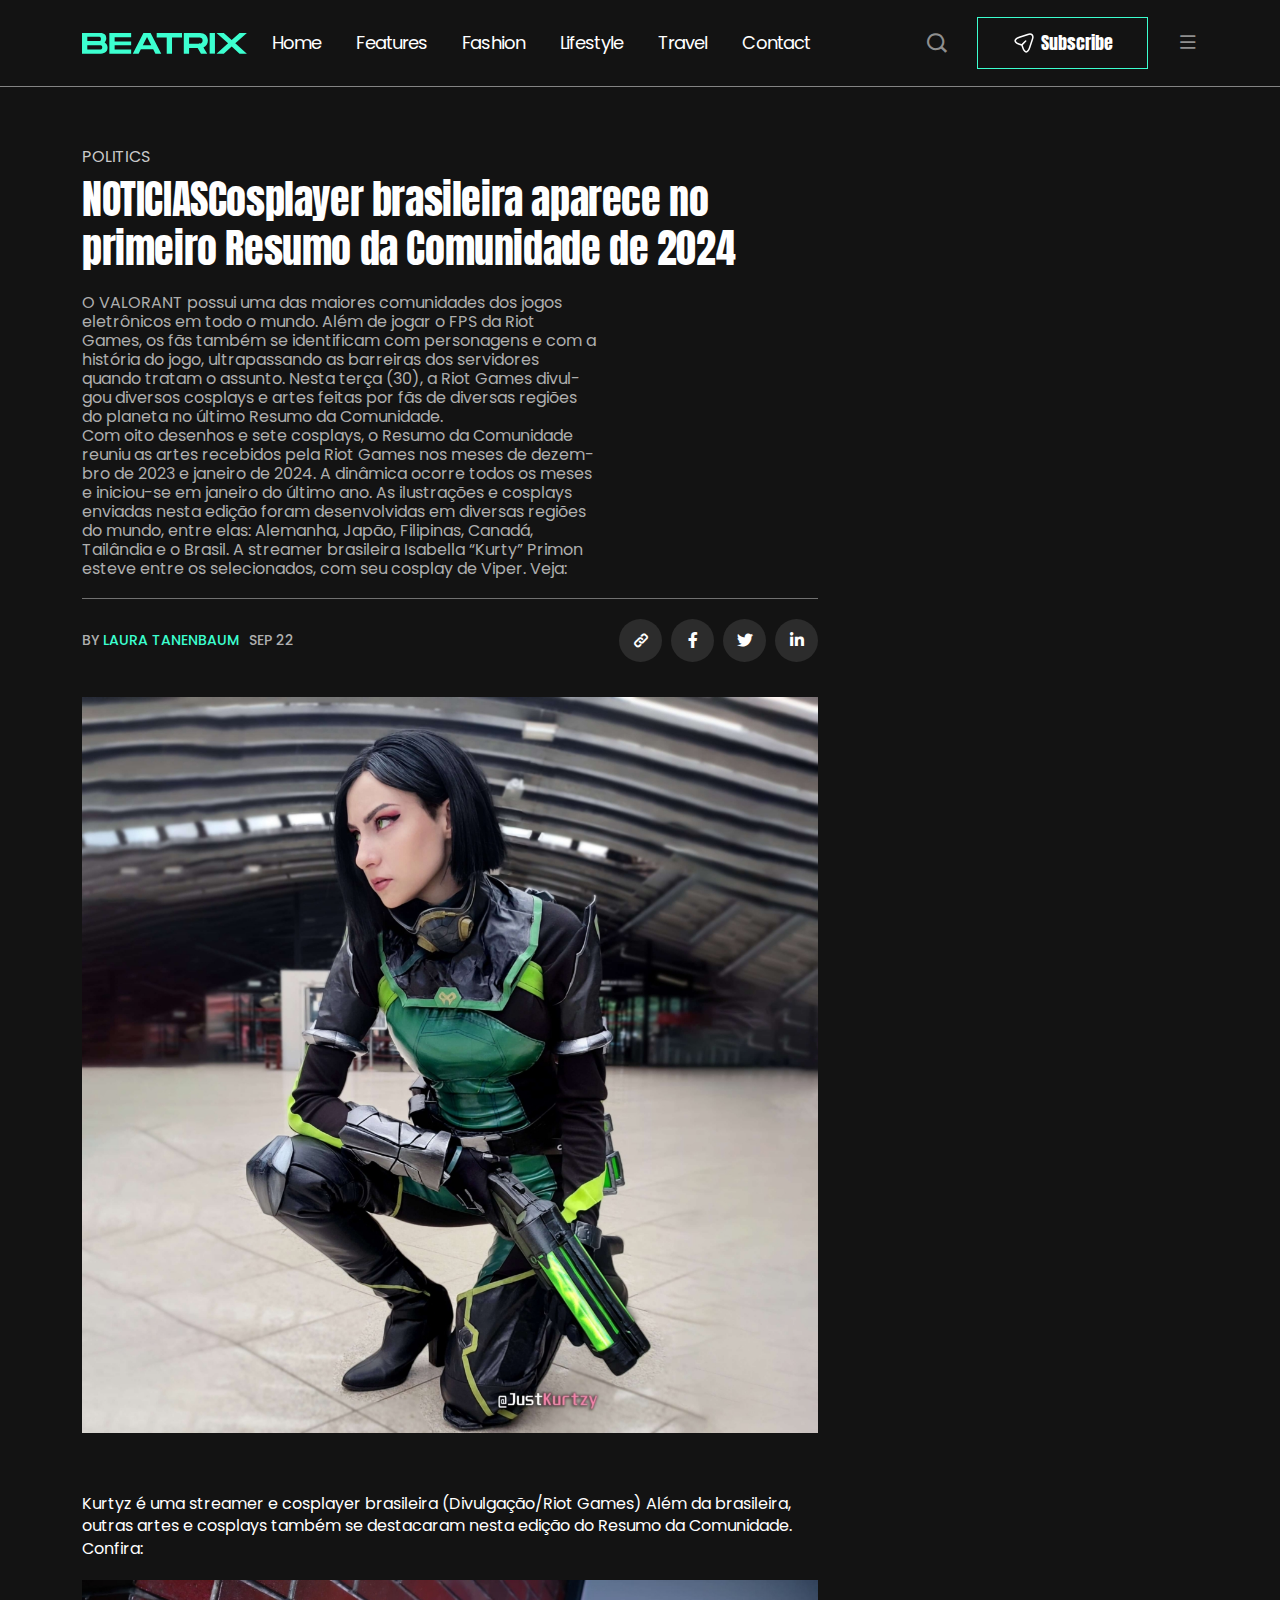
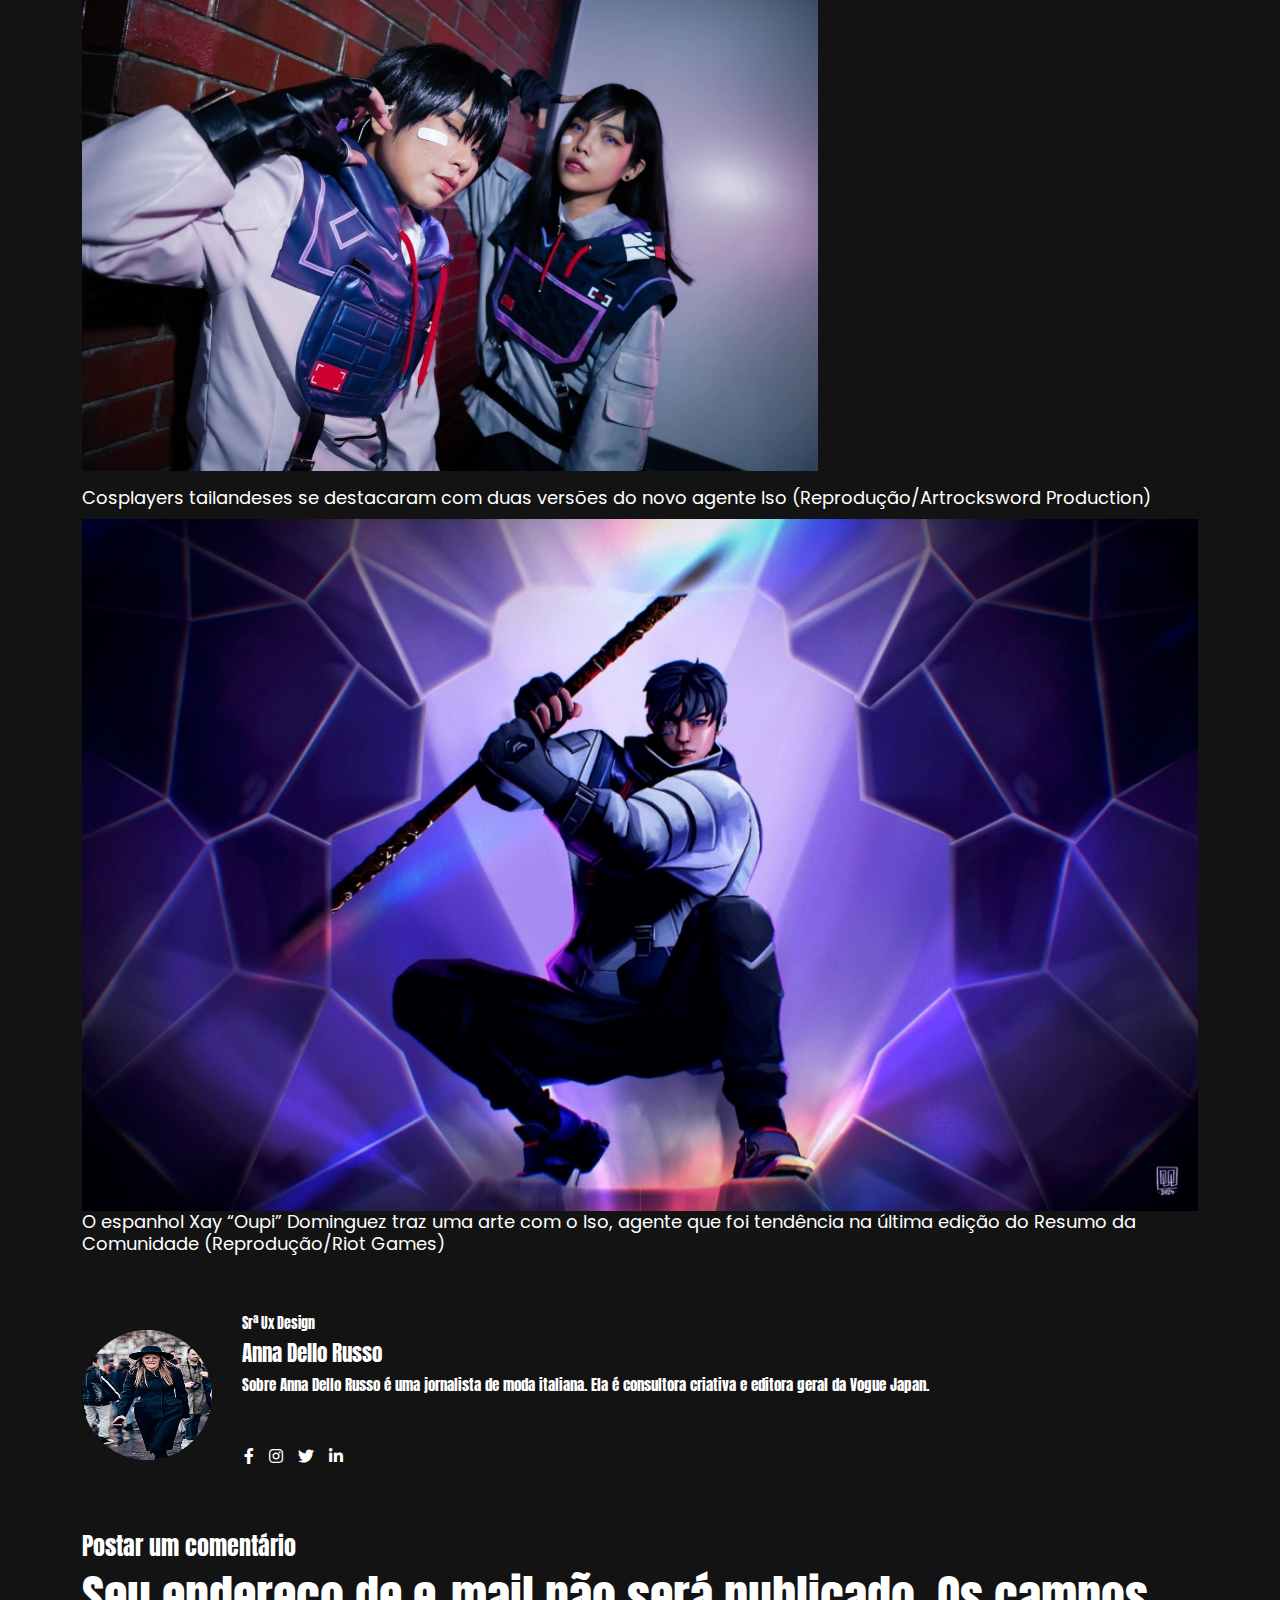
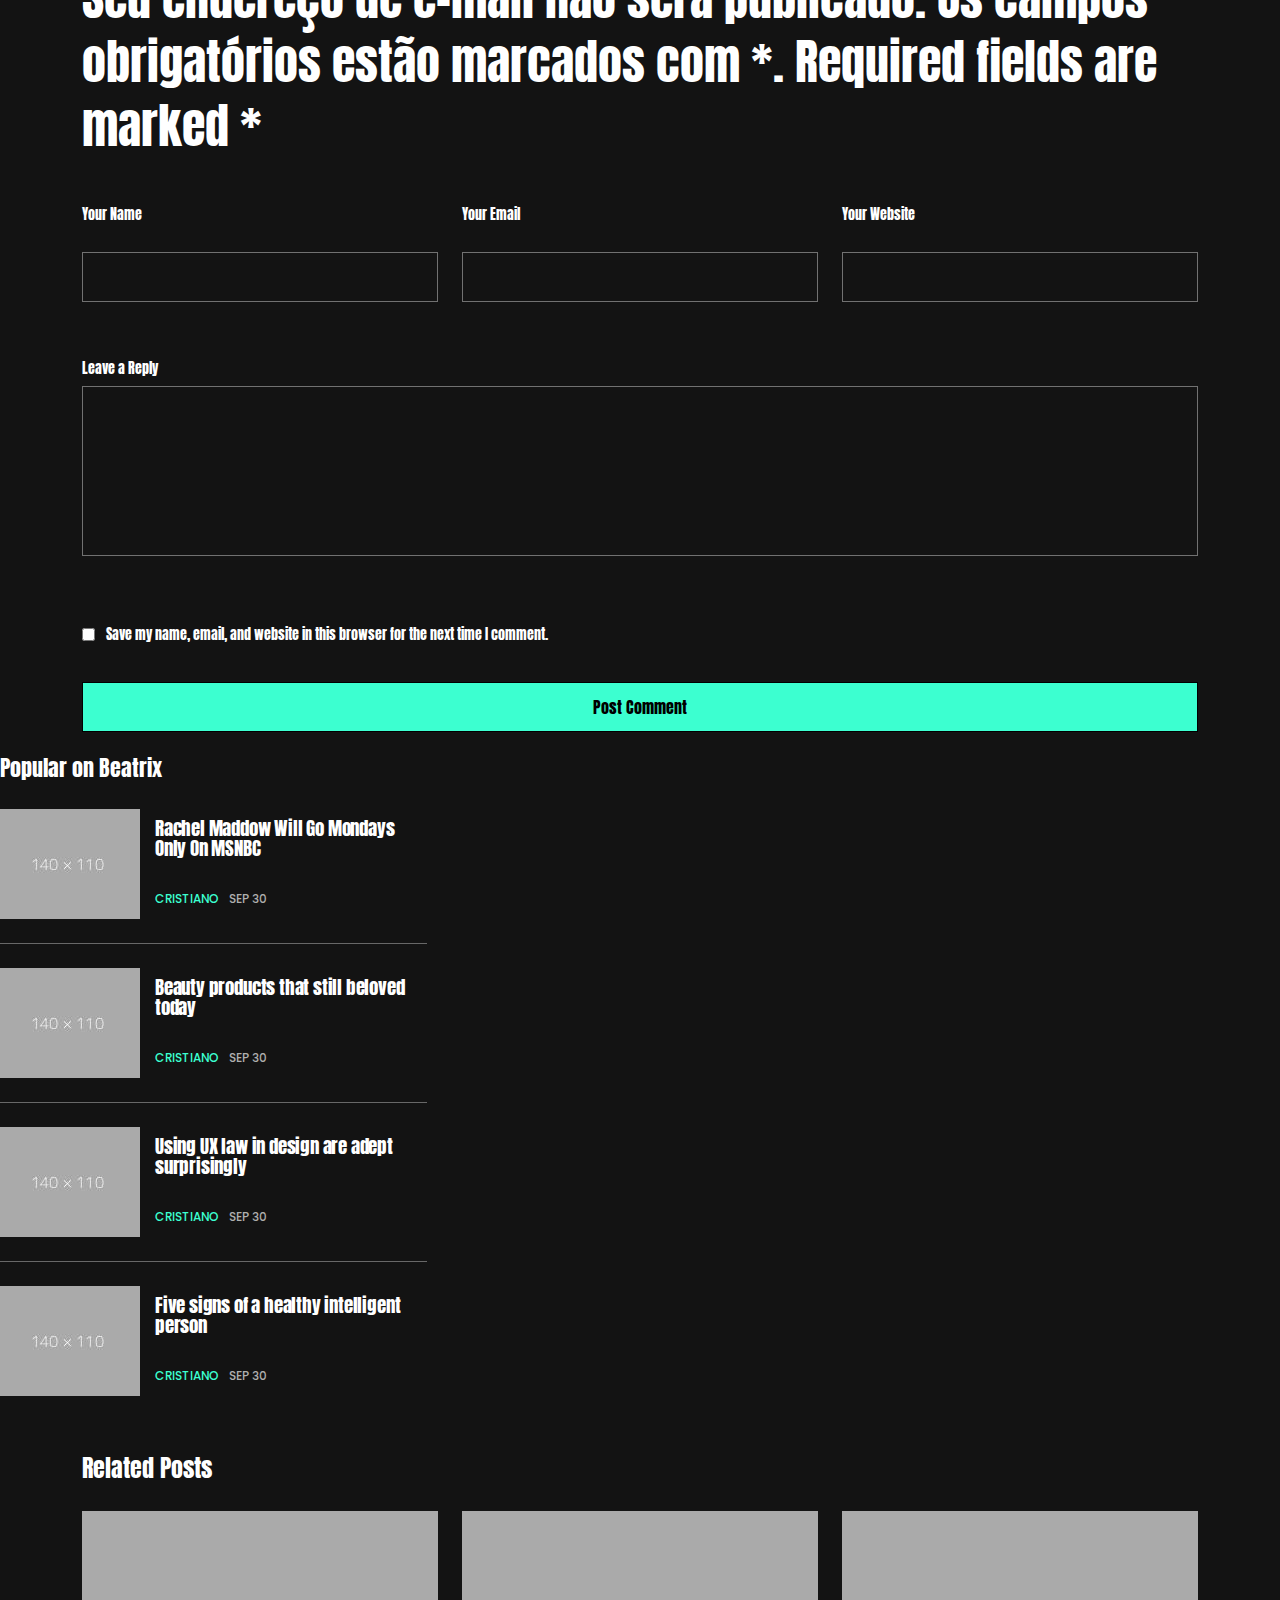
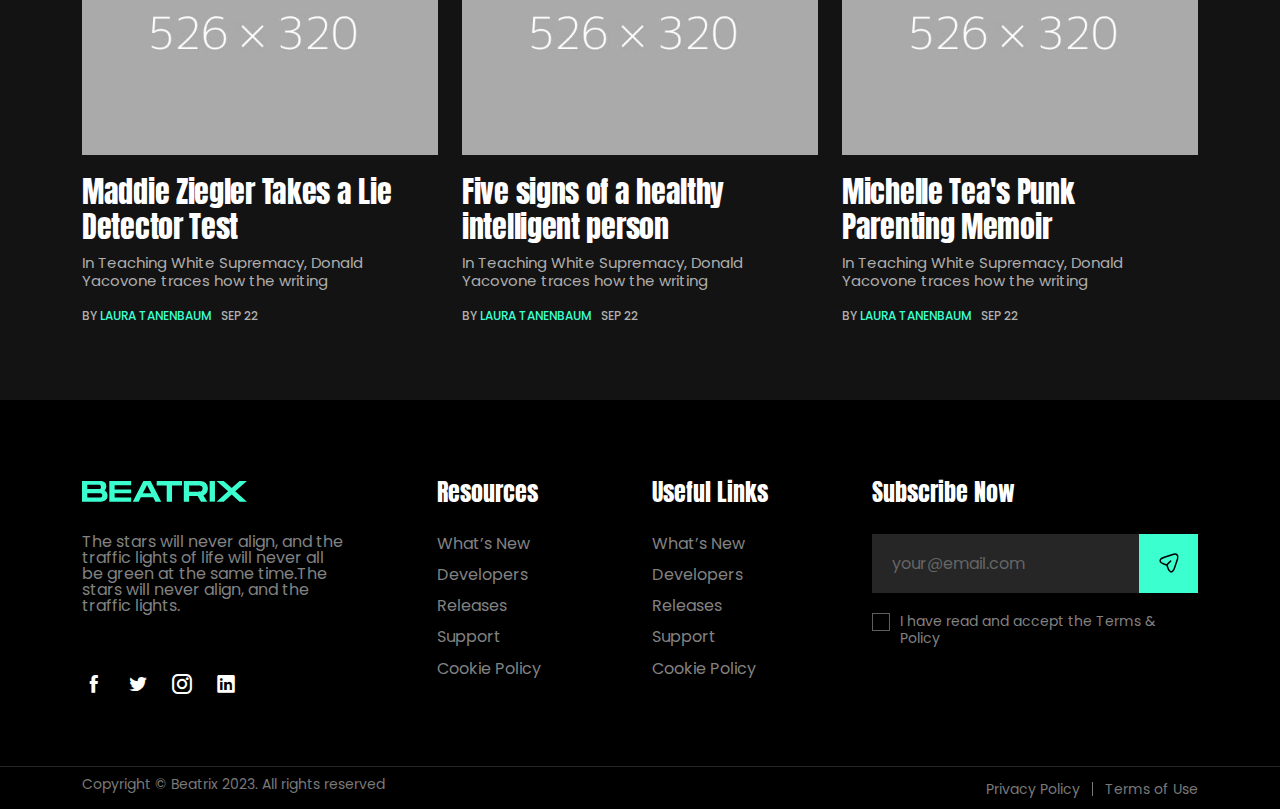
==== jovem.html @ 7648910d "main" ====
<!DOCTYPE html>
<html class="no-js" lang="en">
    <head>
        <!-- Meta Data -->
        <meta charset="UTF-8">
        <meta http-equiv="X-UA-Compatible" content="IE=edge">
        <title>Post Single - Beatrix</title>
        <meta name="robots" content="noindex, follow" />
        <meta name="description" content="">
        <meta name="viewport" content="width=device-width, initial-scale=1, shrink-to-fit=no">
        <!-- Favicon -->
        <link rel="shortcut icon" type="image/x-icon" href="assets/media/favicon.png">
        <!-- Vendors CSS -->
        <link rel="stylesheet" href="assets/css/vendor/bootstrap.min.css">
        <link rel="stylesheet" href="assets/css/vendor/font-awesome.css">
        <link rel="stylesheet" href="assets/css/vendor/icon-font.css">
        <link rel="stylesheet" href="assets/css/vendor/remixicon.css">
        <!-- Site Stylesheet -->
        <link rel="stylesheet" href="assets/css/app.css">
        <link rel="stylesheet" href="assets/css/responsive.css">
    </head>
    <body>
        <!-- Site Preloader -->
        <div id="preloader">
            <div class="spinner">
                <div class="dot1"></div>
                <div class="dot2"></div>
            </div>
        </div>
        <!-- Site Wrapper -->
        <div id="main-wrapper" class="main-wrapper">
            <!-- Start Header -->
            <header id="theme-header-one" class="theme-header-main header-style-one">
                <div class="theme-header-area">
                    <div class="container">
                        <div class="row align-items-center">
                            <div class="col-lg-2">
                                <div class="logo theme-logo">
                                    <a href="index.html"><img src="assets/media/logo.svg" alt="Logo"></a>
                                </div>
                            </div>
                            <div class="col-lg-6">
                                <div class="nav-menu-wrapper">
                                    <div class="mainmenu">
                                        <nav class="nav-main-wrap">
                                            <ul class="theme-navigation-wrap theme-main-menu">
                                                <li><a href="index.html">Home</a></li>
                                                <li class="has-children">
                                                    <a href="javascript:void(0)">Features</a>
                                                    <ul class="dropdown sub-menu">
                                                        <li><a href="blog-category.html">Category Page</a></li>
                                                        <li class="has-children">
                                                            <a href="blog.html">Blog Page</a>
                                                            <ul class="dropdown sub-menu">
                                                                <li><a href="blog.html">Blog List</a></li>
                                                                <li><a href="blog-grid.html">Blog Grid</a></li>
                                                            </ul>
                                                        </li>
                                                        <li><a href="post-single.html">Blog Single</a></li>
                                                        <li><a href="about.html">About Page</a></li>
                                                        <li><a href="contact.html">Contact Us</a></li>
                                                    </ul>
                                                </li>
                                                <li><a href="blog-category.html">Fashion</a></li>
                                                <li><a href="blog-category.html">Lifestyle</a></li>
                                                <li><a href="blog-category.html">Travel</a></li>
                                                <li><a href="contact.html">Contact</a></li>
                                            </ul>
                                        </nav>
                                    </div>
                                </div>
                            </div>
                            <div class="col-lg-4">
                                <div class="header-right-wrapper">
                                    <div class="header_search_wrap">
                                        <div class="search-icon theme-search-custom-iconn">
                                            <i class="icofont-search-1"></i>
                                        </div>
                                        <div id="theme-serach-box_Inner">
                                            <div class="theme-serach-box_inner_wrapper d-flex align-items-center">
                                                <form role="search" method="get" id="searchform" class="search-form" action="post-single.html">
                                                    <div class="form-group">
                                                        <input type="text" class="search-input" id="popup-search" value="" name="s" placeholder="Type keywords here....." />
                                                    </div>
                                                    <button type="submit" id="serach-popup-btn-box" class="search-button submit-btn"><i class="icofont-search-1"></i></button>
                                                </form>
                                            </div>
                                        </div>
                                    </div>
                                    <div class="header-subscribe">
                                        <a href="javascript:void(0)" class="subscribe-btn">Subscribe</a>
                                    </div>
                                    <div class="header-burger-menu">
                                        <div class="burger-nav-bar">
                                            <a class="tp-header__bars tp-menu-bar" href="javascript:void(0)">
                                            <i class="ri-menu-fill"></i>
                                            </a>
                                        </div>
                                    </div>
                                </div>
                            </div>
                        </div>
                    </div>
                </div>
            </header>
            <!-- tp-offcanvus-area-start -->
            <div class="tp-offcanvas-area">
                <div class="tpoffcanvas">
                    <div class="tpoffcanvas__close-btn">
                        <button class="close-btn"><i class="icofont-close"></i></button>
                    </div>
                    <div class="tpoffcanvas__logo offcanvas-logo">
                        <a href="index.html">
                        <img src="assets/media/logo.svg" alt="Logo">
                        </a>
                    </div>
                    <div class="tpoffcanvas__text offcanvas-content">
                        <div class="main-canvas-inner">
                            <div class="canvas-bar-post-list">
                                <article class="post-block-style-wrapper post-block-template-two most-read-block-list">
                                    <div class="post-block-style-inner post-block-list-style-inner">
                                        <div class="post-block-media-wrap">
                                            <a href="post-single.html">
                                            <img src="assets/media/classic-dress.jpg" alt="Post title">
                                            </a>
                                        </div>
                                        <div class="post-block-content-wrap">
                                            <div class="post-item-title">
                                                <h2 class="post-title">
                                                    <a href="post-single.html">Rachel Maddow Will Go Mondays Only On MSNBC</a>
                                                </h2>
                                            </div>
                                            <div class="post-bottom-meta-list">
                                                <div class="post-meta-author-box">
                                                    <a href="javascript:void(0)">Cristiano</a>
                                                </div>
                                                <div class="post-meta-date-box">
                                                    Sep 30
                                                </div>
                                            </div>
                                        </div>
                                    </div>
                                </article>
                                <article class="post-block-style-wrapper post-block-template-two most-read-block-list">
                                    <div class="post-block-style-inner post-block-list-style-inner">
                                        <div class="post-block-media-wrap">
                                            <a href="post-single.html">
                                            <img src="assets/media/brown-fashion.jpg" alt="Post title">
                                            </a>
                                        </div>
                                        <div class="post-block-content-wrap">
                                            <div class="post-item-title">
                                                <h2 class="post-title">
                                                    <a href="post-single.html">Rachel Maddow Will Go Mondays Only On MSNBC</a>
                                                </h2>
                                            </div>
                                            <div class="post-bottom-meta-list">
                                                <div class="post-meta-author-box">
                                                    <a href="javascript:void(0)">Cristiano</a>
                                                </div>
                                                <div class="post-meta-date-box">
                                                    Sep 30
                                                </div>
                                            </div>
                                        </div>
                                    </div>
                                </article>
                                <article class="post-block-style-wrapper post-block-template-two most-read-block-list">
                                    <div class="post-block-style-inner post-block-list-style-inner">
                                        <div class="post-block-media-wrap">
                                            <a href="post-single.html">
                                            <img src="assets/media/classic-dress.jpg" alt="Post title">
                                            </a>
                                        </div>
                                        <div class="post-block-content-wrap">
                                            <div class="post-item-title">
                                                <h2 class="post-title">
                                                    <a href="post-single.html">Rachel Maddow Will Go Mondays Only On MSNBC</a>
                                                </h2>
                                            </div>
                                            <div class="post-bottom-meta-list">
                                                <div class="post-meta-author-box">
                                                    <a href="javascript:void(0)">Cristiano</a>
                                                </div>
                                                <div class="post-meta-date-box">
                                                    Sep 30
                                                </div>
                                            </div>
                                        </div>
                                    </div>
                                </article>
                                <article class="post-block-style-wrapper post-block-template-two most-read-block-list">
                                    <div class="post-block-style-inner post-block-list-style-inner">
                                        <div class="post-block-media-wrap">
                                            <a href="post-single.html">
                                            <img src="assets/media/sky-hat.jpg" alt="Post title">
                                            </a>
                                        </div>
                                        <div class="post-block-content-wrap">
                                            <div class="post-item-title">
                                                <h2 class="post-title">
                                                    <a href="post-single.html">Rachel Maddow Will Go Mondays Only On MSNBC</a>
                                                </h2>
                                            </div>
                                            <div class="post-bottom-meta-list">
                                                <div class="post-meta-author-box">
                                                    <a href="javascript:void(0)">Cristiano</a>
                                                </div>
                                                <div class="post-meta-date-box">
                                                    Sep 30
                                                </div>
                                            </div>
                                        </div>
                                    </div>
                                </article>
                            </div>
                            <div class="panel-nav-social">
                                <a href="#"><i class="icofont-facebook"></i></a>
                                <a href="#"><i class="icofont-twitter"></i></a>
                                <a href="#"><i class="icofont-instagram"></i></a>
                                <a href="#"><i class="icofont-linkedin"></i></a>
                                <a href="#"><i class="icofont-youtube"></i></a>
                            </div>
                        </div>
                        <div class="mobile-canvas-content">
                            <div class="canvas-nav-menu-wrapper">
                            </div>
                        </div>
                    </div>
                </div>
            </div>
            <div class="body-overlay"></div>
            <!-- tp-offcanvus-area-end -->
            <div class="post-single-area mt-60">
                <div class="container">
                    <div class="row">
                        <div class="col-lg-8 single-blog-content">
                            <div class="post-single-wrapper">
                                <div class="post-cat-box">
                                    <a href="blog-category.html">Politics</a>
                                </div>
                                <h1 class="post-title">
                                    NOTICIASCosplayer brasileira aparece no primeiro Resumo da Comunidade de 2024
                                </h1>
                                <div class="blog-small-excerpt-box">
                                    <p> O VALORANT possui uma das maiores comunidades dos jogos eletrônicos em todo o mundo. Além de jogar o FPS da Riot Games, os fãs também se identificam com personagens e com a história do jogo, ultrapassando as barreiras dos servidores quando tratam o assunto. Nesta terça (30), a Riot Games divulgou diversos cosplays e artes feitas por fãs de diversas regiões do planeta no último Resumo da Comunidade.</p>
                                    <p>
                                        Com oito desenhos e sete cosplays, o Resumo da Comunidade reuniu as artes recebidos pela Riot Games nos meses de dezembro de 2023 e janeiro de 2024. A dinâmica ocorre todos os meses e iniciou-se em janeiro do último ano.

As ilustrações e cosplays enviadas nesta edição foram desenvolvidas em diversas regiões do mundo, entre elas: Alemanha, Japão, Filipinas, Canadá, Tailândia e o Brasil. A streamer brasileira Isabella “Kurty” Primon esteve entre os selecionados, com seu cosplay de Viper. Veja:
                                    </p>
                                </div>
                                <div class="post-bottom-meta-list post-meta-wrapper">
                                    <div class="post-left-details-meta">
                                        <div class="post-meta-author-box">
                                            By <a href="#">Laura Tanenbaum</a>
                                        </div>
                                        <div class="post-meta-date-box">
                                            Sep 22
                                        </div>
                                    </div>
                                    <div class="post-meta-social">
                                        <a href="#"><i class="icofont-link"></i></a>
                                        <a href="#"><i class="fab fa-facebook-f"></i></a>
                                        <a href="#"><i class="fab fa-twitter"></i></a>
                                        <a href="#"><i class="fab fa-linkedin-in"></i></a>
                                    </div>
                                </div>
                                <div class="post-featured-image">
                                    <img src="assets/media/cr1.jpg" alt="Post Image">
                                </div>
                            </div>
                            <div class="theme-blog-details">
                                
                                <p>
                                    Kurtyz é uma streamer e cosplayer brasileira (Divulgação/Riot Games)
Além da brasileira, outras artes e cosplays também se destacaram nesta edição do Resumo da Comunidade. Confira:
                                </p>
                                <img src="assets/media/cr2.jpg" alt="Post Image">
                            </div>
                                </div>
                                <blockquote>
                                    
                                </blockquote>
                                <p>Cosplayers tailandeses se destacaram com duas versões do novo agente Iso (Reprodução/Artrocksword Production)

                                   </p>
                                <figure class="wp-block-image">
                                    <img src="assets/media/cr3.jpg" alt="Post Image">
                                    
                                    <p>O espanhol Xay “Oupi” Dominguez traz uma arte com o Iso, agente que foi tendência na última edição do Resumo da Comunidade (Reprodução/Riot Games)
                                        </p>
                                                <h1 class="post-title">
                                        
                                <div class="author-bio-wrap">
                                    <div class="author-thumbnail">
                                        <a href="#"><img src="assets/media/w.jpg" alt="Author"></a>
                                    </div>
                                    <div class="author-body">
                                        <span class="subtitle">Srª Ux Design</span>
                                        <h5 class="title">
                                            Anna Dello Russo
                                        </h5>
                                        <p class="author-inner-text">Sobre
                                        Anna Dello Russo é uma jornalista de moda italiana. Ela é consultora criativa e editora geral da Vogue Japan.</p>
                                        <div class="social-share-author">
                                            <a href="#"><i class="fab fa-facebook-f"></i></a>
                                            <a href="#"><i class="fab fa-instagram"></i></a>
                                            <a href="#"><i class="fab fa-twitter"></i></a>
                                            <a href="#"><i class="fab fa-linkedin-in"></i></a>
                                        </div>
                                    </div>
                                </div>
                                <div class="theme-comment-area">
                                    <!-- Start Comment Respond  -->
                                    <div class="comment-respond">
                                        <h4 class="title">Postar um comentário</h4>
                                        <form action="#">
                                            <p class="comment-notes"><span id="email-notes">Seu endereço de e-mail não será publicado. Os campos obrigatórios estão marcados com *.</span> Required fields are marked <span class="required">*</span></p>
                                            <div class="row">
                                                <div class="col-lg-4 col-md-12">
                                                    <div class="form-group">
                                                        <label for="name">Your Name</label>
                                                        <input id="name" type="text">
                                                    </div>
                                                </div>
                                                <div class="col-lg-4 col-md-12">
                                                    <div class="form-group">
                                                        <label for="email">Your Email</label>
                                                        <input id="email" type="email">
                                                    </div>
                                                </div>
                                                <div class="col-lg-4 col-md-12">
                                                    <div class="form-group">
                                                        <label for="website">Your Website</label>
                                                        <input id="website" type="text">
                                                    </div>
                                                </div>
                                                <div class="col-lg-12">
                                                    <div class="form-group">
                                                        <label for="message">Leave a Reply</label>
                                                        <textarea id="message" name="message"></textarea>
                                                    </div>
                                                </div>
                                                <div class="col-lg-12">
                                                    <p class="comment-form-cookies-consent">
                                                        <input id="wp-comment-cookies-consent" name="wp-comment-cookies-consent" type="checkbox" value="yes">
                                                        <label for="wp-comment-cookies-consent">Save my name, email, and
                                                        website in this browser for the next time I comment.</label>
                                                    </p>
                                                </div>
                                                <div class="col-lg-12">
                                                    <div class="form-submit">
                                                        <input name="submit" type="submit" id="submit" class="theme-submit-btn" value="Post Comment">
                                                    </div>
                                                </div>
                                            </div>
                                        </form>
                                    </div>
                                    <!-- End Comment Respond  -->
                                </div>
                            </div>
                        </div>
                        <div class="col-lg-4">
                            <div class="sidebar blog-sidebar">
                                <div class="section-title">
                                    <h2 class="title-block">
                                        Popular on Beatrix
                                    </h2>
                                </div>
                                <article class="post-block-style-wrapper post-block-template-two most-read-block-list">
                                    <div class="post-block-style-inner post-block-list-style-inner">
                                        <div class="post-block-media-wrap">
                                            <a href="#">
                                            <img src="assets/media/classic-dress.jpg" alt="Post title">
                                            </a>
                                        </div>
                                        <div class="post-block-content-wrap">
                                            <div class="post-item-title">
                                                <h2 class="post-title">
                                                    <a href="#">Rachel Maddow Will Go Mondays Only On MSNBC</a>
                                                </h2>
                                            </div>
                                            <div class="post-bottom-meta-list">
                                                <div class="post-meta-author-box">
                                                    <a href="#">Cristiano</a>
                                                </div>
                                                <div class="post-meta-date-box">
                                                    Sep 30
                                                </div>
                                            </div>
                                        </div>
                                    </div>
                                </article>
                                <article class="post-block-style-wrapper post-block-template-two most-read-block-list">
                                    <div class="post-block-style-inner post-block-list-style-inner">
                                        <div class="post-block-media-wrap">
                                            <a href="#">
                                            <img src="assets/media/classic-dress.jpg" alt="Post title">
                                            </a>
                                        </div>
                                        <div class="post-block-content-wrap">
                                            <div class="post-item-title">
                                                <h2 class="post-title">
                                                    <a href="#">Beauty products that still beloved today</a>
                                                </h2>
                                            </div>
                                            <div class="post-bottom-meta-list">
                                                <div class="post-meta-author-box">
                                                    <a href="#">Cristiano</a>
                                                </div>
                                                <div class="post-meta-date-box">
                                                    Sep 30
                                                </div>
                                            </div>
                                        </div>
                                    </div>
                                </article>
                                <article class="post-block-style-wrapper post-block-template-two most-read-block-list">
                                    <div class="post-block-style-inner post-block-list-style-inner">
                                        <div class="post-block-media-wrap">
                                            <a href="#">
                                            <img src="assets/media/classic-dress.jpg" alt="Post title">
                                            </a>
                                        </div>
                                        <div class="post-block-content-wrap">
                                            <div class="post-item-title">
                                                <h2 class="post-title">
                                                    <a href="#">Using UX law in design are adept surprisingly</a>
                                                </h2>
                                            </div>
                                            <div class="post-bottom-meta-list">
                                                <div class="post-meta-author-box">
                                                    <a href="#">Cristiano</a>
                                                </div>
                                                <div class="post-meta-date-box">
                                                    Sep 30
                                                </div>
                                            </div>
                                        </div>
                                    </div>
                                </article>
                                <article class="post-block-style-wrapper post-block-template-two most-read-block-list">
                                    <div class="post-block-style-inner post-block-list-style-inner">
                                        <div class="post-block-media-wrap">
                                            <a href="#">
                                            <img src="assets/media/sky-hat.jpg" alt="Post title">
                                            </a>
                                        </div>
                                        <div class="post-block-content-wrap">
                                            <div class="post-item-title">
                                                <h2 class="post-title">
                                                    <a href="#">Five signs of a healthy intelligent person</a>
                                                </h2>
                                            </div>
                                            <div class="post-bottom-meta-list">
                                                <div class="post-meta-author-box">
                                                    <a href="#">Cristiano</a>
                                                </div>
                                                <div class="post-meta-date-box">
                                                    Sep 30
                                                </div>
                                            </div>
                                        </div>
                                    </div>
                                </article>
                            </div>
                        </div>
                    </div>
                </div>
            </div>
            <section class="popular-posts-column-area related-posts-wrapper mt-60 mb-50">
                <div class="container">
                    <div class="row">
                        <div class="section-title">
                            <h2 class="title-block">
                                Related Posts
                            </h2>
                        </div>
                    </div>
                    <div class="row">
                        <div class="col-lg-4">
                            <article class="post-block-style-wrapper post-block-template-one post-block-template-medium mb-24">
                                <div class="post-block-style-inner">
                                    <div class="post-block-media-wrap">
                                        <a href="#">
                                        <img src="assets/media/headphone-girl.jpg" alt="Post title">
                                        </a>
                                    </div>
                                    <div class="post-block-content-wrap">
                                        <div class="post-item-title">
                                            <h2 class="post-title">
                                                <a href="#">Maddie Ziegler Takes a Lie Detector Test</a>
                                            </h2>
                                        </div>
                                        <div class="post-excerpt-box">
                                            <p>In Teaching White Supremacy, Donald Yacovone traces how the writing</p>
                                        </div>
                                        <div class="post-bottom-meta-list">
                                            <div class="post-meta-author-box">
                                                By <a href="#">Laura Tanenbaum</a>
                                            </div>
                                            <div class="post-meta-date-box">
                                                Sep 22
                                            </div>
                                        </div>
                                    </div>
                                </div>
                            </article>
                        </div>
                        <div class="col-lg-4">
                            <article class="post-block-style-wrapper post-block-template-one post-block-template-medium mb-24">
                                <div class="post-block-style-inner">
                                    <div class="post-block-media-wrap">
                                        <a href="#">
                                        <img src="assets/media/headphone-girl.jpg" alt="Post title">
                                        </a>
                                    </div>
                                    <div class="post-block-content-wrap">
                                        <div class="post-item-title">
                                            <h2 class="post-title">
                                                <a href="#">Five signs of a healthy intelligent person</a>
                                            </h2>
                                        </div>
                                        <div class="post-excerpt-box">
                                            <p>In Teaching White Supremacy, Donald Yacovone traces how the writing</p>
                                        </div>
                                        <div class="post-bottom-meta-list">
                                            <div class="post-meta-author-box">
                                                By <a href="#">Laura Tanenbaum</a>
                                            </div>
                                            <div class="post-meta-date-box">
                                                Sep 22
                                            </div>
                                        </div>
                                    </div>
                                </div>
                            </article>
                        </div>
                        <div class="col-lg-4">
                            <article class="post-block-style-wrapper post-block-template-one post-block-template-medium mb-24">
                                <div class="post-block-style-inner">
                                    <div class="post-block-media-wrap">
                                        <a href="#">
                                        <img src="assets/media/headphone-girl.jpg" alt="Post title">
                                        </a>
                                    </div>
                                    <div class="post-block-content-wrap">
                                        <div class="post-item-title">
                                            <h2 class="post-title">
                                                <a href="#">Michelle Tea's Punk Parenting Memoir</a>
                                            </h2>
                                        </div>
                                        <div class="post-excerpt-box">
                                            <p>In Teaching White Supremacy, Donald Yacovone traces how the writing</p>
                                        </div>
                                        <div class="post-bottom-meta-list">
                                            <div class="post-meta-author-box">
                                                By <a href="#">Laura Tanenbaum</a>
                                            </div>
                                            <div class="post-meta-date-box">
                                                Sep 22
                                            </div>
                                        </div>
                                    </div>
                                </div>
                            </article>
                        </div>
                    </div>
                </div>
            </section>
            <footer class="theme-footer-area">
                <div class="footer-top pt-80 pb-70">
                    <div class="container">
                        <div class="row">
                            <div class="col-lg-3">
                                <div class="footer-widget widget">
                                    <div class="footer-logo">
                                        <a href="index.html"><img src="assets/media/logo.svg" alt="Logo"></a>
                                    </div>
                                    <p>The stars will never align, and the traffic lights of life will never all be green at the same time.The stars will never align, and the traffic lights.</p>
                                    <div class="footer-social">
                                        <a href="#"><i class="icofont-facebook"></i></a>
                                        <a href="#"><i class="icofont-twitter"></i></a>
                                        <a href="#"><i class="icofont-instagram"></i></a>
                                        <a href="#"><i class="icofont-linkedin"></i></a>
                                    </div>
                                </div>
                            </div>
                            <div class="col-lg-3">
                                <div class="footer-widget widget widget-nav-menu ml-70">
                                    <h4 class="widget-title">Resources</h4>
                                    <ul class="menu">
                                        <li><a href="javascript:void(0)">What’s New</a></li>
                                        <li><a href="javascript:void(0)">Developers</a></li>
                                        <li><a href="javascript:void(0)">Releases</a></li>
                                        <li><a href="javascript:void(0)">Support</a></li>
                                        <li><a href="javascript:void(0)">Cookie Policy</a></li>
                                    </ul>
                                </div>
                            </div>
                            <div class="col-lg-2">
                                <div class="footer-widget widget widget-nav-menu">
                                    <h4 class="widget-title">Useful Links</h4>
                                    <ul class="menu">
                                        <li><a href="javascript:void(0)">What’s New</a></li>
                                        <li><a href="javascript:void(0)">Developers</a></li>
                                        <li><a href="javascript:void(0)">Releases</a></li>
                                        <li><a href="javascript:void(0)">Support</a></li>
                                        <li><a href="javascript:void(0)">Cookie Policy</a></li>
                                    </ul>
                                </div>
                            </div>
                            <div class="col-lg-4">
                                <div class="footer-widget widget widget-newsletter ml-30">
                                    <h4 class="widget-title">Subscribe Now</h4>
                                    <div class="footer-newsletter-wrapper">
                                        <form action="newsletter.php" method="post">
                                            <input type="email" placeholder="your@email.com" name="email" id="footer-email">
                                            <input type="submit" value="" id="footer-submit">
                                            <label class="custom-label">I have read and accept the Terms & Policy
                                            <input type="checkbox">
                                            <span class="checkmark"></span>
                                            </label>
                                        </form>
                                    </div>
                                </div>
                            </div>
                        </div>
                    </div>
                </div>
                <div class="footer-divider"></div>
                <div class="footer-bottom">
                    <div class="container">
                        <div class="row">
                            <div class="col-lg-6">
                                <div class="copyright-text">
                                    <p>Copyright © Beatrix 2023. All rights reserved</p>
                                </div>
                            </div>
                            <div class="col-lg-6">
                                <div class="footer-menu">
                                    <ul class="footer-nav">
                                        <li><a href="javascript:void(0)">Privacy Policy</a></li>
                                        <li><a href="javascript:void(0)">Terms of Use</a></li>
                                    </ul>
                                </div>
                            </div>
                        </div>
                    </div>
                </div>
            </footer>
            <span class="scrolltotop"><i class="ri-arrow-up-s-line"></i></span>
        </div>
        <!-- Jquery JS -->
        <script src="assets/js/vendor/jquery-3.6.0.min.js"></script>
        <!-- Vendors JS -->
        <script src="assets/js/vendor/bootstrap.min.js"></script>
        <script src="assets/js/vendor/imagesloaded.pkgd.min.js"></script>
        <script src="assets/js/vendor/odometer.min.js"></script>
        <script src="assets/js/vendor/jquery-appear.js"></script>
        <!-- Main JS -->
        <script src="assets/js/app.js"></script>
    </body>
</html>
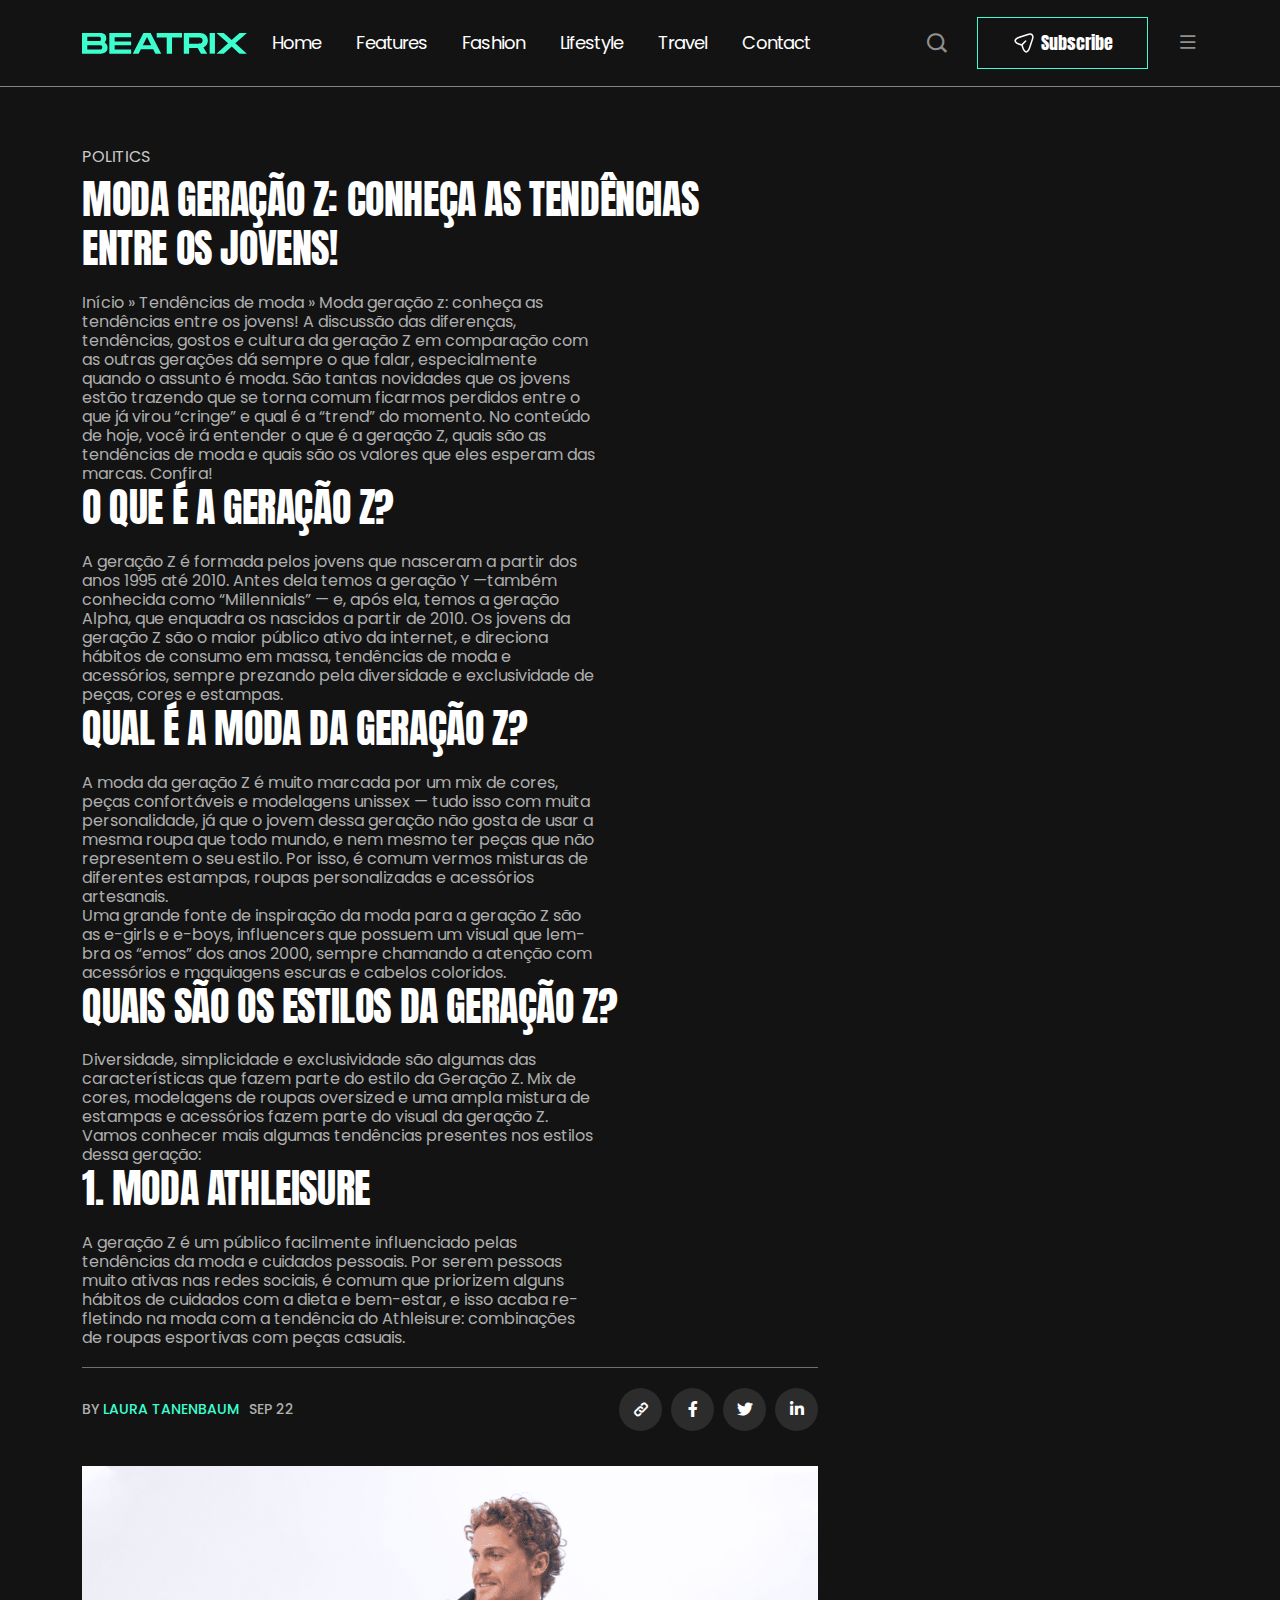
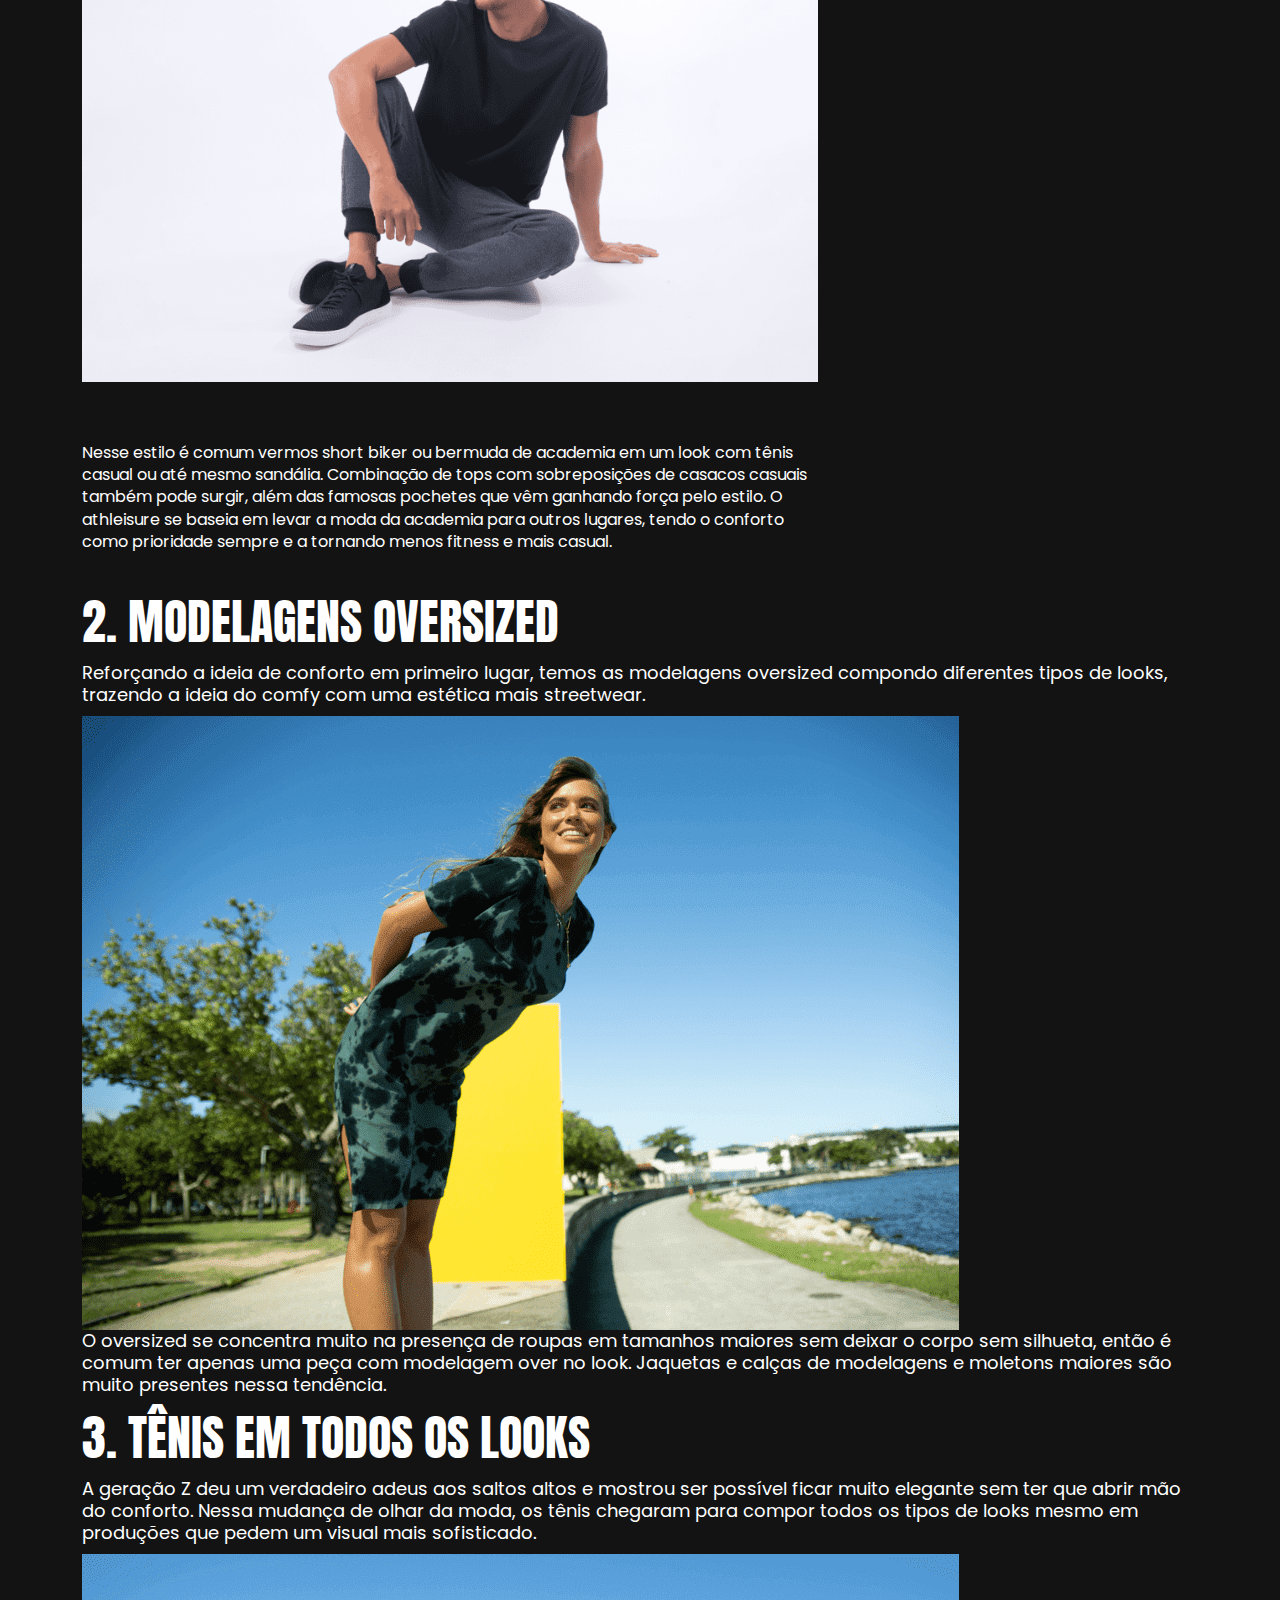
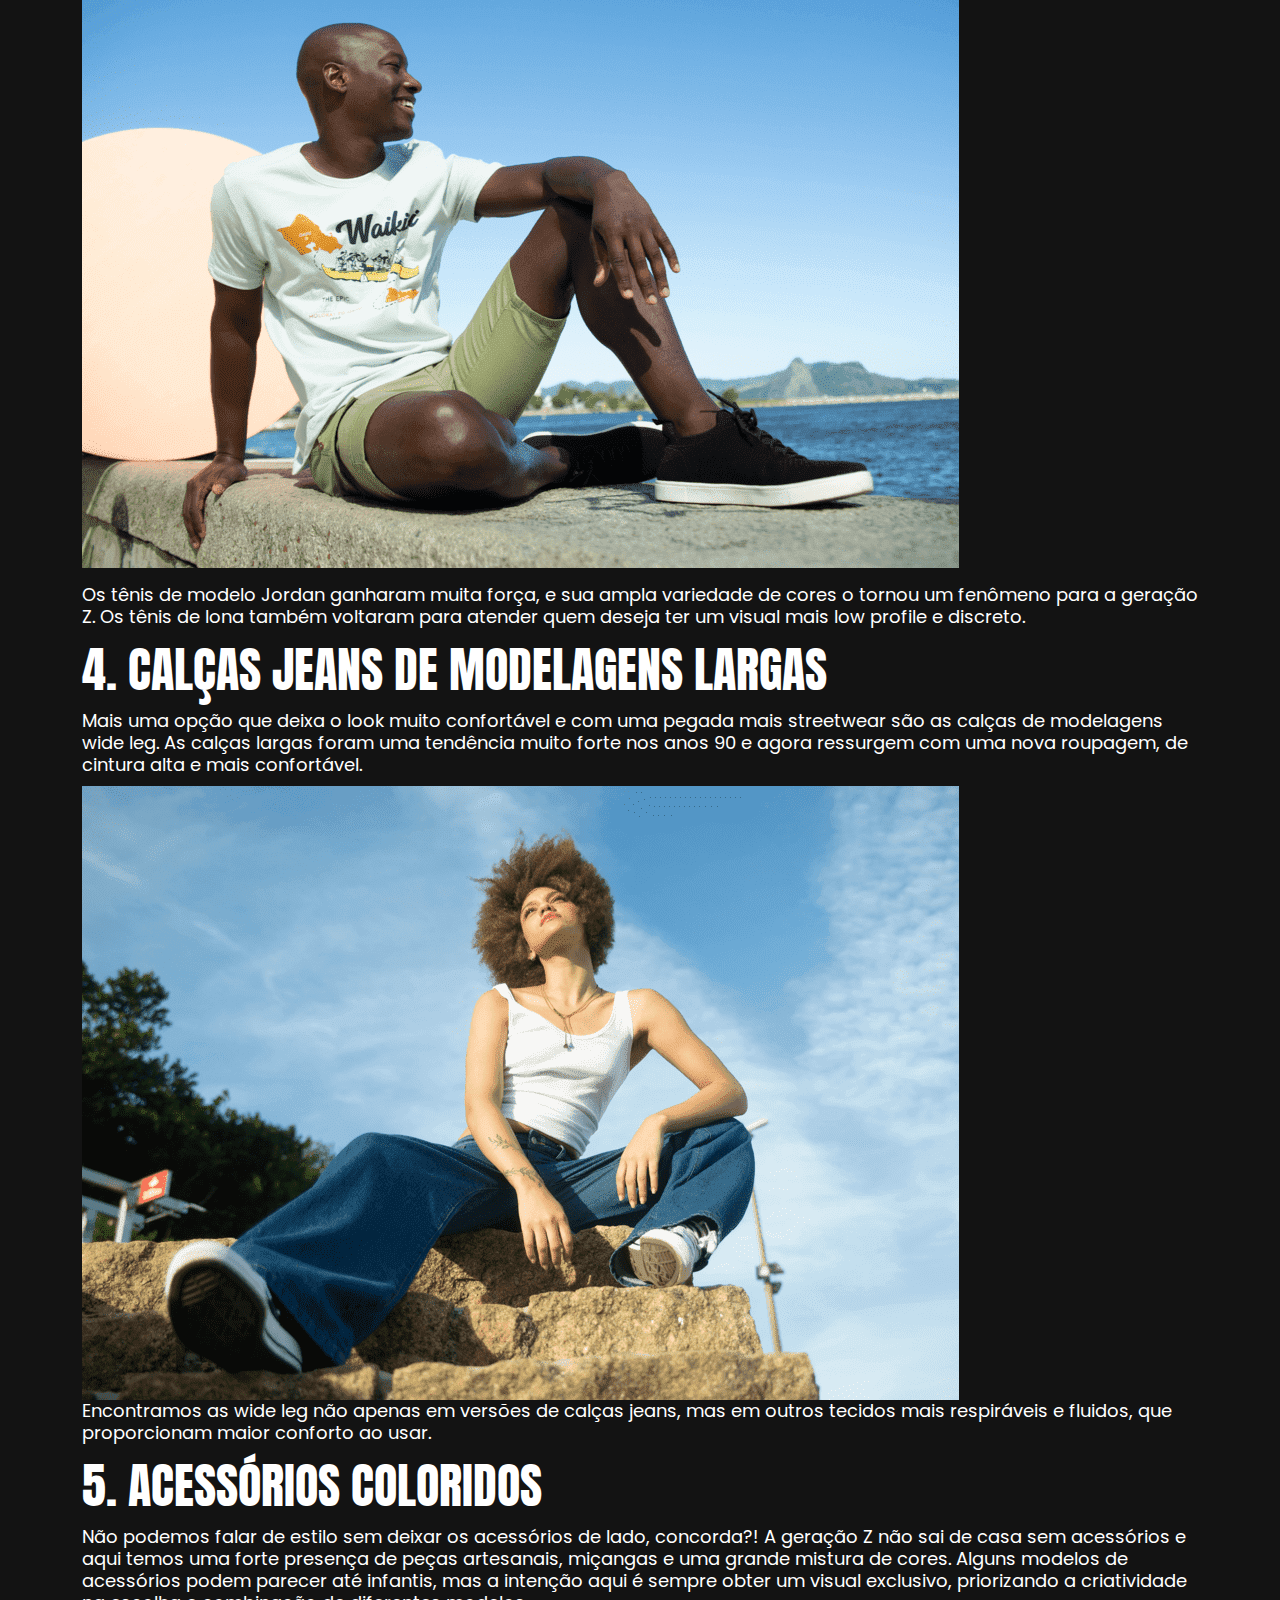
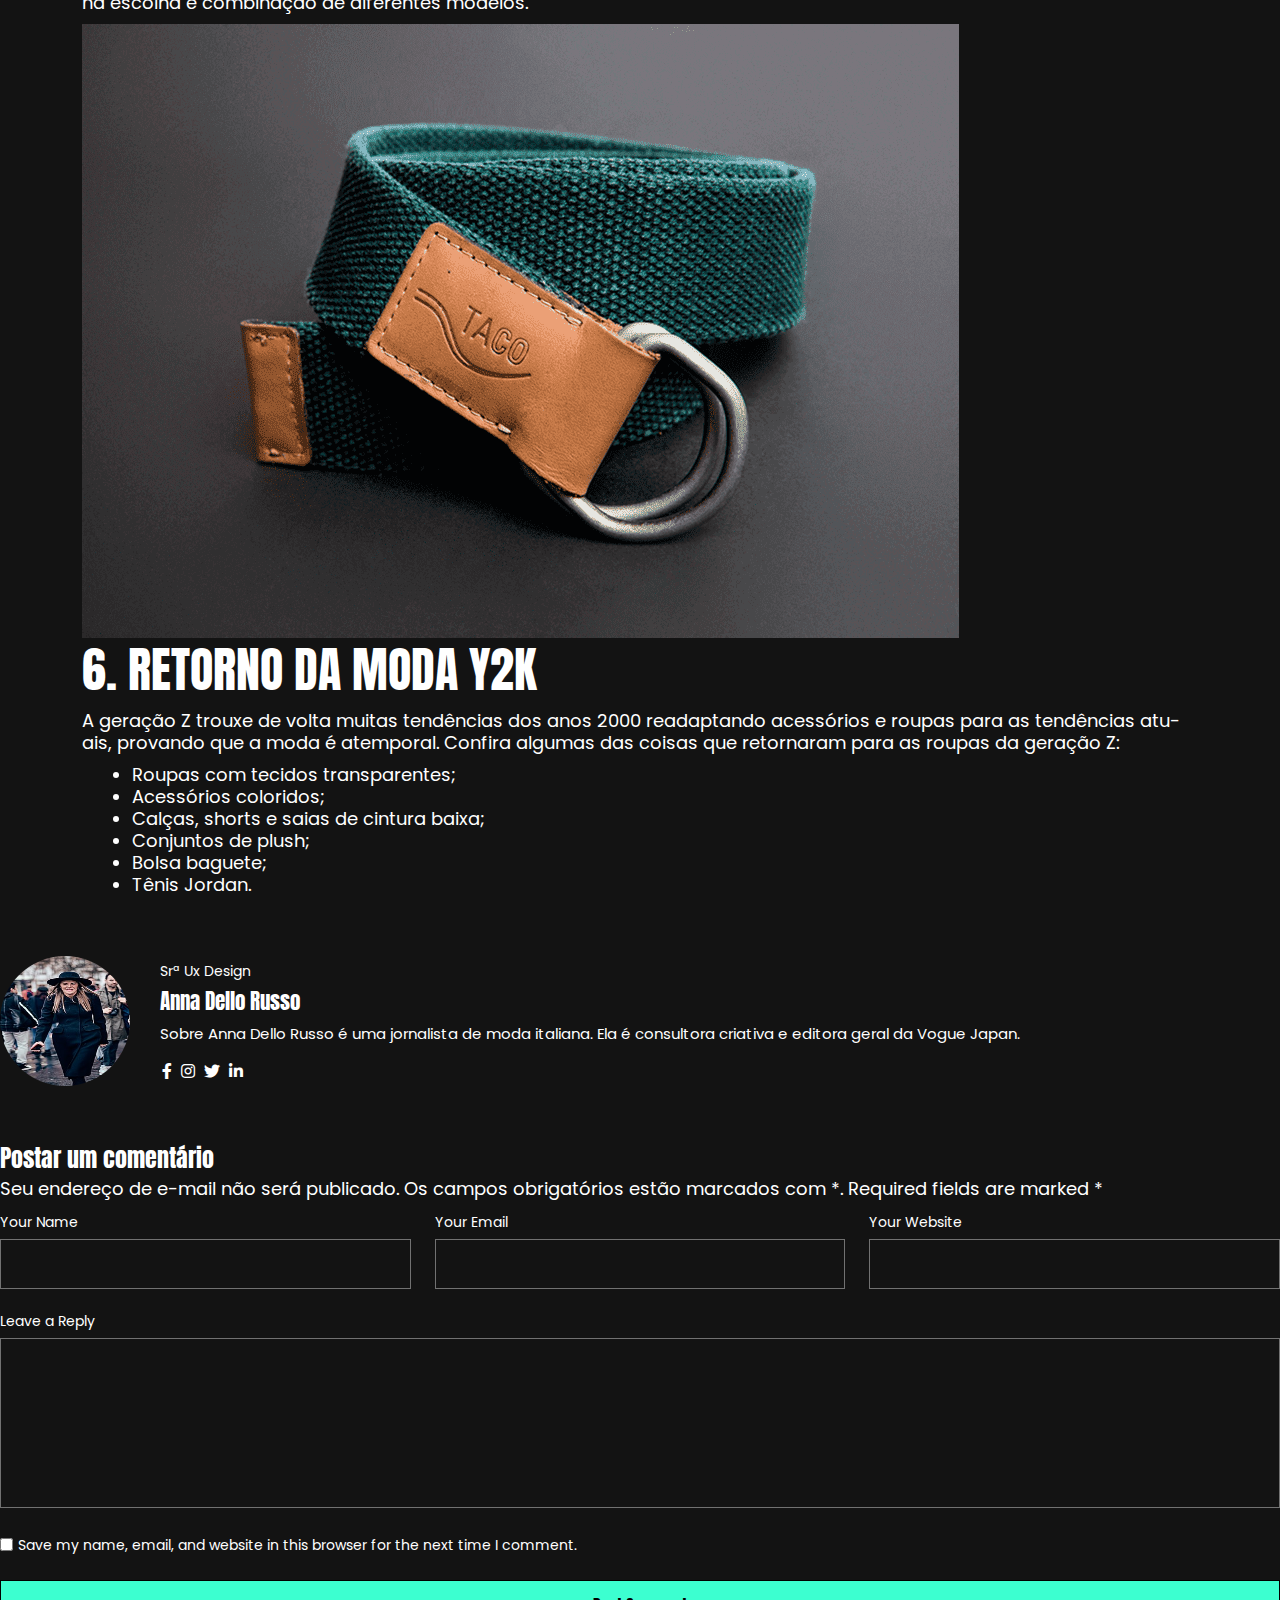
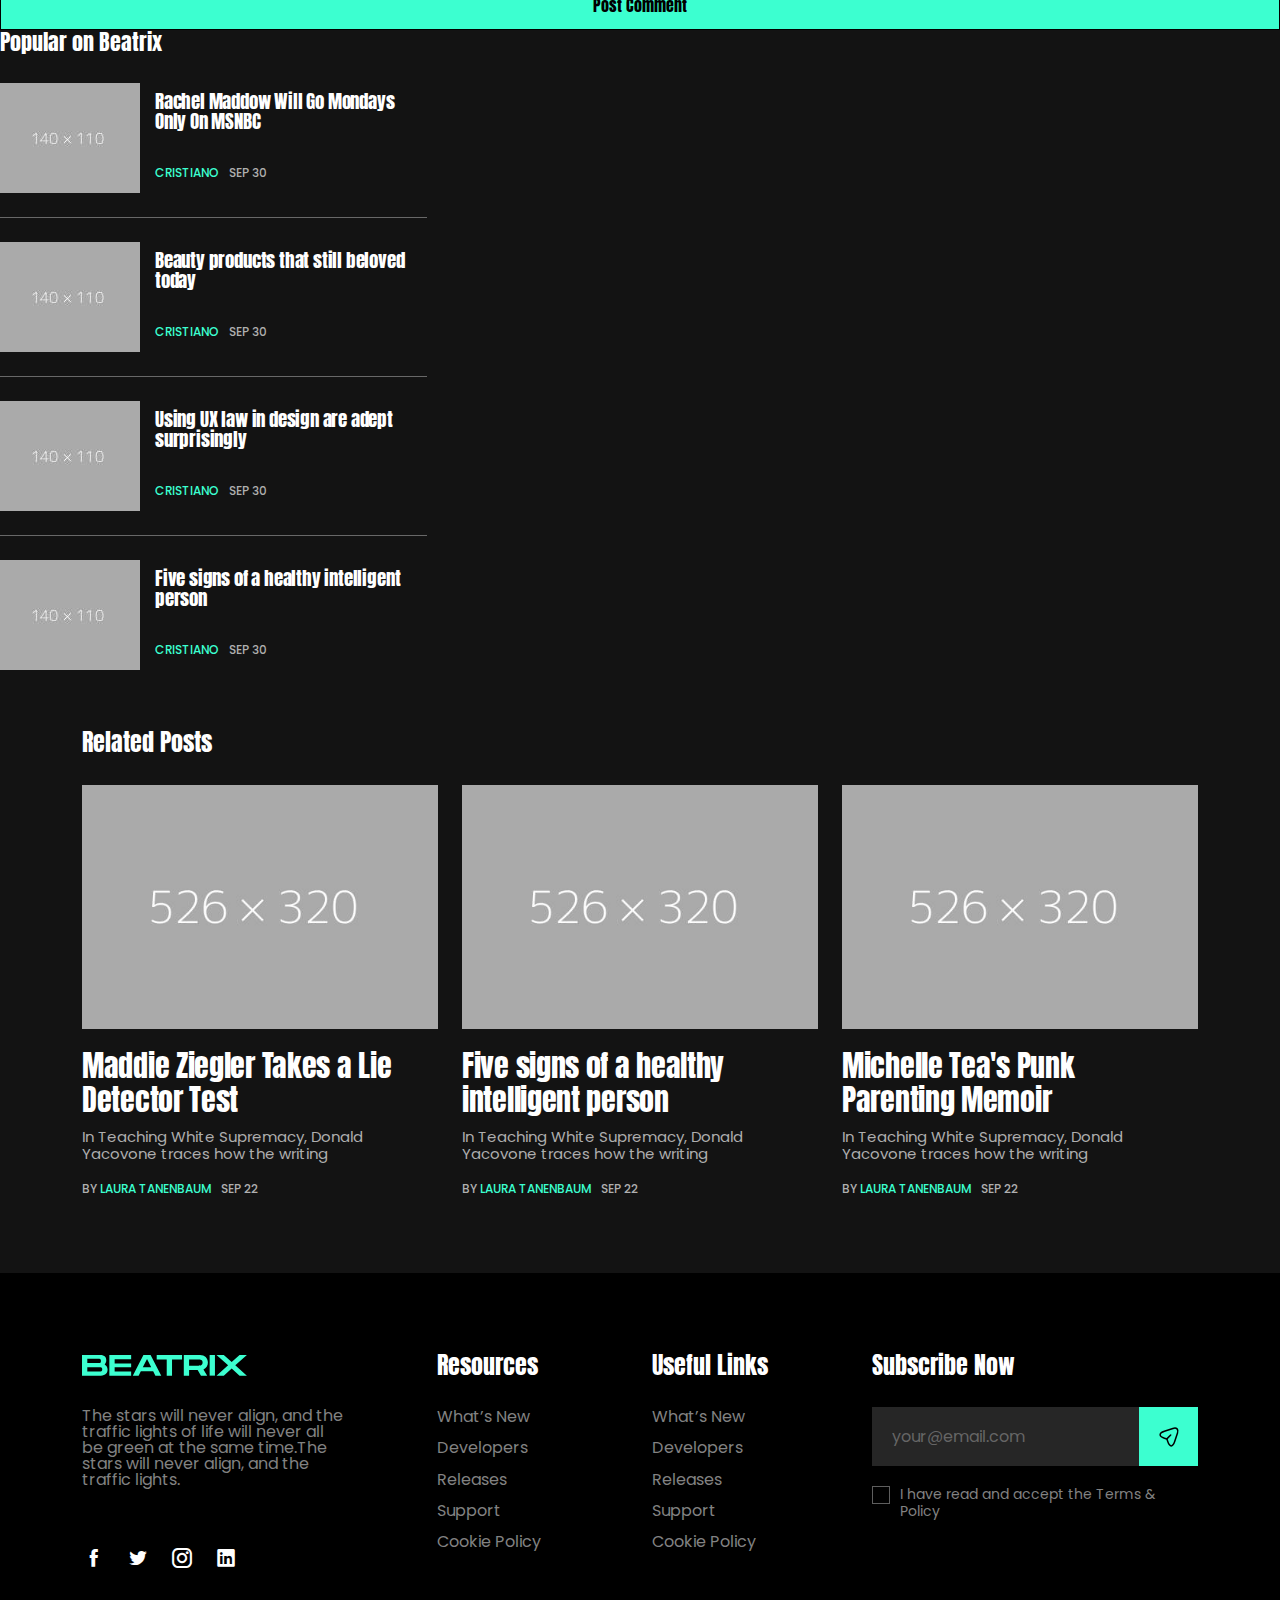
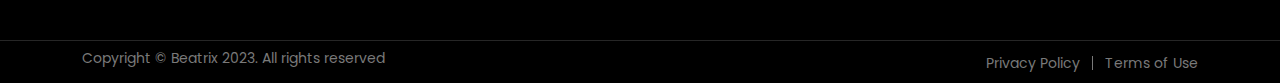
==== commit b7c3a660: "main" ====
--- a/jovem.html
+++ b/jovem.html
@@ -240,15 +240,44 @@
                                     <a href="blog-category.html">Politics</a>
                                 </div>
                                 <h1 class="post-title">
-                                    NOTICIASCosplayer brasileira aparece no primeiro Resumo da Comunidade de 2024
+                                    MODA GERAÇÃO Z: CONHEÇA AS TENDÊNCIAS ENTRE OS JOVENS!
                                 </h1>
                                 <div class="blog-small-excerpt-box">
-                                    <p> O VALORANT possui uma das maiores comunidades dos jogos eletrônicos em todo o mundo. Além de jogar o FPS da Riot Games, os fãs também se identificam com personagens e com a história do jogo, ultrapassando as barreiras dos servidores quando tratam o assunto. Nesta terça (30), a Riot Games divulgou diversos cosplays e artes feitas por fãs de diversas regiões do planeta no último Resumo da Comunidade.</p>
-                                    <p>
-                                        Com oito desenhos e sete cosplays, o Resumo da Comunidade reuniu as artes recebidos pela Riot Games nos meses de dezembro de 2023 e janeiro de 2024. A dinâmica ocorre todos os meses e iniciou-se em janeiro do último ano.
+                                    <p>Início » Tendências de moda » Moda geração z: conheça as tendências entre os jovens!
 
-As ilustrações e cosplays enviadas nesta edição foram desenvolvidas em diversas regiões do mundo, entre elas: Alemanha, Japão, Filipinas, Canadá, Tailândia e o Brasil. A streamer brasileira Isabella “Kurty” Primon esteve entre os selecionados, com seu cosplay de Viper. Veja:
-                                    </p>
+                                        A discussão das diferenças, tendências, gostos e cultura da geração Z em comparação com as outras gerações dá sempre o que falar, especialmente quando o assunto é moda. São tantas novidades que os jovens estão trazendo que se torna comum ficarmos perdidos entre o que já virou “cringe” e qual é a “trend” do momento.
+                                        
+                                        No conteúdo de hoje, você irá entender o que é a geração Z, quais são as tendências de moda e quais são os valores que eles esperam das marcas. Confira!</p>
+                                        <h1 class="post-title"> 
+                                            O QUE É A GERAÇÃO Z?
+                                        </h1>
+                                        <p>
+                                            A geração Z é formada pelos jovens que nasceram a partir dos anos 1995 até 2010. Antes dela temos a geração Y —também conhecida como “Millennials” — e, após ela, temos a geração Alpha, que enquadra os nascidos a partir de 2010.
+
+Os jovens da geração Z são o maior público ativo da internet, e direciona hábitos de consumo em massa, tendências de moda e acessórios, sempre prezando pela diversidade e exclusividade de peças, cores e estampas.
+                                        </p>
+                                        <h1 class="post-title"> 
+                                            QUAL É A MODA DA GERAÇÃO Z?
+                                        </h1>
+                                        <p>
+                                            A moda da geração Z é muito marcada por um mix de cores, peças confortáveis e modelagens unissex — tudo isso com muita personalidade, já que o jovem dessa geração não gosta de usar a mesma roupa que todo mundo, e nem mesmo ter peças que não representem o seu estilo. Por isso, é comum vermos misturas de diferentes estampas, roupas personalizadas e acessórios artesanais.
+                                        </p>
+                                        <p>
+                                            Uma grande fonte de inspiração da moda para a geração Z são as e-girls e e-boys, influencers que possuem um visual que lembra os “emos” dos anos 2000, sempre chamando a atenção com acessórios e maquiagens escuras e cabelos coloridos.
+                                        </p>
+                                        <h1 class="post-title"> 
+                                            QUAIS SÃO OS ESTILOS DA GERAÇÃO Z?
+                                        </h1>
+                                        <p>
+                                            Diversidade, simplicidade e exclusividade são algumas das características que fazem parte do estilo da Geração Z. Mix de cores, modelagens de roupas oversized e uma ampla mistura de estampas e acessórios fazem parte do visual da geração Z. Vamos conhecer mais algumas tendências presentes nos estilos dessa geração:
+                                        </p>
+                                        <h1 class="post-title">
+                                            1. MODA ATHLEISURE
+                                        </h1>
+                                        <p>
+                                            A geração Z é um público facilmente influenciado pelas tendências da moda e cuidados pessoais. Por serem pessoas muito ativas nas redes sociais, é comum que priorizem alguns hábitos de cuidados com a dieta e bem-estar, e isso acaba refletindo na moda com a tendência do Athleisure: combinações de roupas esportivas com peças casuais.
+                                        </p>
+
                                 </div>
                                 <div class="post-bottom-meta-list post-meta-wrapper">
                                     <div class="post-left-details-meta">
@@ -267,31 +296,75 @@
                                     </div>
                                 </div>
                                 <div class="post-featured-image">
-                                    <img src="assets/media/cr1.jpg" alt="Post Image">
+                                    <img src="assets/media/js1.png" alt="Post Image">
                                 </div>
                             </div>
                             <div class="theme-blog-details">
                                 
                                 <p>
-                                    Kurtyz é uma streamer e cosplayer brasileira (Divulgação/Riot Games)
-Além da brasileira, outras artes e cosplays também se destacaram nesta edição do Resumo da Comunidade. Confira:
+                                    Nesse estilo é comum vermos short biker ou bermuda de academia em um look com tênis casual ou até mesmo sandália. Combinação de tops com sobreposições de casacos casuais também pode surgir, além das famosas pochetes que vêm ganhando força pelo estilo.
+
+                                    O athleisure se baseia em levar a moda da academia para outros lugares, tendo o conforto como prioridade sempre e a tornando menos fitness e mais casual. 
+
                                 </p>
-                                <img src="assets/media/cr2.jpg" alt="Post Image">
+                        
                             </div>
                                 </div>
                                 <blockquote>
                                     
                                 </blockquote>
-                                <p>Cosplayers tailandeses se destacaram com duas versões do novo agente Iso (Reprodução/Artrocksword Production)
-
+                                <h1 class="post-title">
+                                    2. MODELAGENS OVERSIZED
+                                </h1>
+                                <p>Reforçando a ideia de conforto em primeiro lugar, temos as modelagens oversized compondo diferentes tipos de looks, trazendo a ideia do comfy com uma estética mais streetwear.
                                    </p>
                                 <figure class="wp-block-image">
-                                    <img src="assets/media/cr3.jpg" alt="Post Image">
+                                    <img src="assets/media/js2.png" alt="Post Image">
                                     
-                                    <p>O espanhol Xay “Oupi” Dominguez traz uma arte com o Iso, agente que foi tendência na última edição do Resumo da Comunidade (Reprodução/Riot Games)
+                                    <p>O oversized se concentra muito na presença de roupas em tamanhos maiores sem deixar o corpo sem silhueta, então é comum ter apenas uma peça com modelagem over no look. Jaquetas e calças de modelagens e moletons maiores são muito presentes nessa tendência.
                                         </p>
                                                 <h1 class="post-title">
-                                        
+                                                    3. TÊNIS EM TODOS OS LOOKS
+                                                </h1>
+                                                <p>
+                                                    A geração Z deu um verdadeiro adeus aos saltos altos e mostrou ser possível ficar muito elegante sem ter que abrir mão do conforto. Nessa mudança de olhar da moda, os tênis chegaram para compor todos os tipos de looks mesmo em produções que pedem um visual mais sofisticado.
+
+                                                </p>
+                                                <img src="assets/media/js3.png" alt="Post Image">
+                                            </div>
+                                        <p>
+                                            Os tênis de modelo Jordan ganharam muita força, e sua ampla variedade de cores o tornou um fenômeno para a geração Z. Os tênis de lona também voltaram para atender quem deseja ter um visual mais low profile e discreto.
+                                        </p>
+                                        <h1 class="post-title">
+                                            4. CALÇAS JEANS DE MODELAGENS LARGAS
+                                        </h1>
+                                        <p>
+                                            Mais uma opção que deixa o look muito confortável e com uma pegada mais streetwear são as calças de modelagens wide leg. As calças largas foram uma tendência muito forte nos anos 90 e agora ressurgem com uma nova roupagem, de cintura alta e mais confortável.
+                                        </p>
+                                        <img src="assets/media/js4.png" alt="Post Image">
+                                        <p> Encontramos as wide leg não apenas em versões de calças jeans, mas em outros tecidos mais respiráveis e fluidos, que proporcionam maior conforto ao usar.</p>
+                                        <h1 class="post-title">
+                                            5. ACESSÓRIOS COLORIDOS
+                                        </h1>
+                                        <p>
+                                            Não podemos falar de estilo sem deixar os acessórios de lado, concorda?! A geração Z não sai de casa sem acessórios e aqui temos uma forte presença de peças artesanais, miçangas e uma grande mistura de cores. Alguns modelos de acessórios podem parecer até infantis, mas a intenção aqui é sempre obter um visual exclusivo, priorizando a criatividade na escolha e combinação de diferentes modelos.
+                                        </p>
+                                        <img src="assets/media/js5.png" alt="Post Image">
+                                        <h1 class="post-title">
+                                            6. RETORNO DA MODA Y2K
+                                        </h1>
+                                        <p>A geração Z trouxe de volta muitas tendências dos anos 2000 readaptando acessórios e roupas para as tendências atuais, provando que a moda é atemporal. Confira algumas das coisas que retornaram para as roupas da geração Z:</p>
+                                        <ul style="padding-left: 50px;">
+                                            <li>Roupas com tecidos transparentes;</li>
+                                            <li>Acessórios coloridos;</li>
+                                            <li>Calças, shorts e saias de cintura baixa;</li>
+                                            <li>Conjuntos de plush;</li>
+                                            <li>Bolsa baguete;</li>
+                                            <li>Tênis Jordan.</li>
+                                        </ul>
+                                        <p></p>
+                                    </div>
+                                    
                                 <div class="author-bio-wrap">
                                     <div class="author-thumbnail">
                                         <a href="#"><img src="assets/media/w.jpg" alt="Author"></a>
